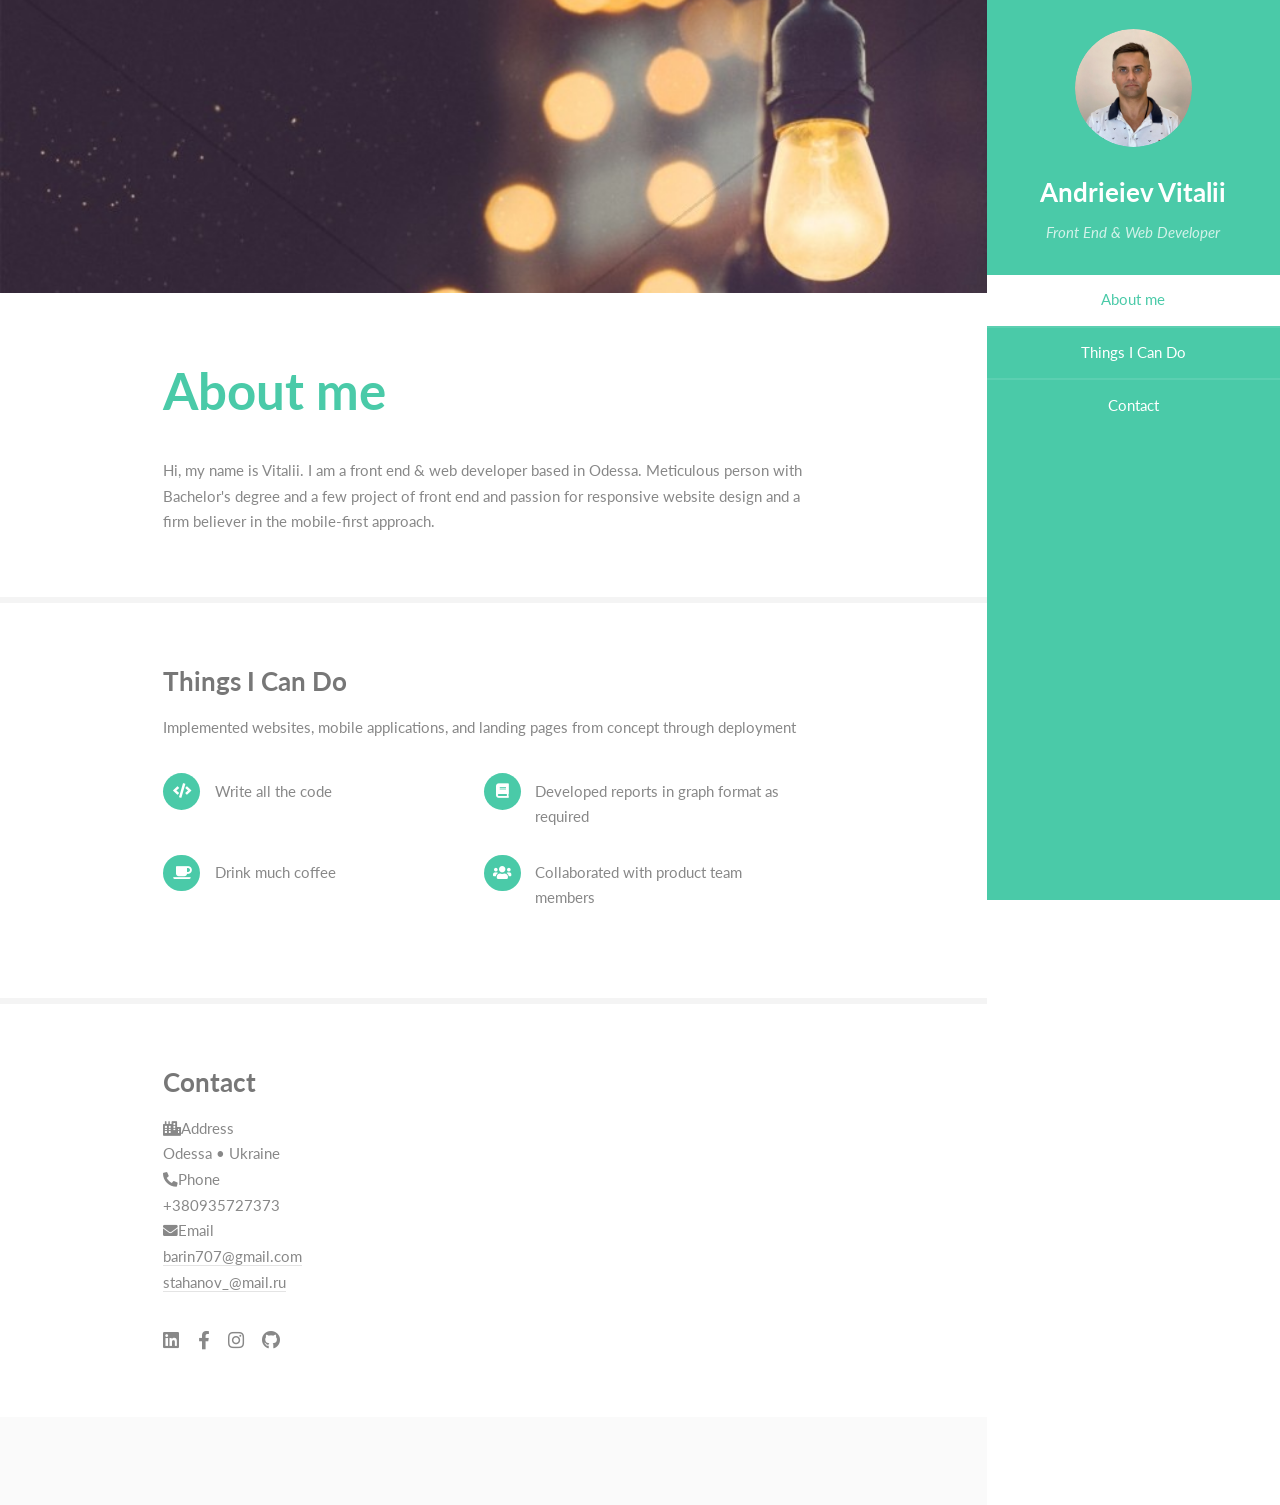
==== index.html @ 916c37ee "Initial commit" ====
<!DOCTYPE HTML>
<!--
	Read Only by HTML5 UP
	html5up.net | @ajlkn
	Free for personal and commercial use under the CCA 3.0 license (html5up.net/license)
-->
<html>
	<head>
		<title>Andrieiev Vitalii</title>
		<meta charset="utf-8" />
		<meta name="viewport" content="width=device-width, initial-scale=1, user-scalable=no" />
		<link rel="stylesheet" href="assets/css/main.css" />
	</head>
	<body class="is-preload">

		<!-- Header -->
			<section id="header">
				<header>
					<span class="image avatar"><img src="images/avatar.jpg" alt="" /></span>
					<h1 id="logo"><a href="#">Andrieiev Vitalii</a></h1>
					<p>Front End & Web Developer</p>
				</header>
				<nav id="nav">
					<ul>
						<li><a href="#one" class="active">About me</a></li>
						<li><a href="#two">Things I Can Do</a></li>
						<li><a href="#three">Contact</a></li>
					</ul>
				</nav>
			</section>

		<!-- Wrapper -->
			<div id="wrapper">

				<!-- Main -->
					<div id="main">

						<!-- One -->
							<section id="one">
								<div class="image main" data-position="center">
									<img src="images/banner.jpg" alt="" />
								</div>
								<div class="container">
									<header class="major">
										<h2>About me</h2>
									</header>
									<p>Hi, my name is Vitalii. I am a front end & web developer based in Odessa. 
									Meticulous person with Bachelor's degree and a few project of front end and passion
									for responsive website design and a firm believer in the mobile-first approach.</p>
								</div>
							</section>

						<!-- Two -->
							<section id="two">
								<div class="container">
									<h3>Things I Can Do</h3>
									<p>Implemented websites, mobile applications, and landing pages from concept through deployment</p>
									<ul class="feature-icons">
										<li class="icon solid fa-code">Write all the code</li>
										<li class="icon solid fa-book">Developed reports in graph format as required</li>
										<li class="icon solid fa-coffee">Drink much coffee</li>
										<li class="icon solid fa-users">Collaborated with product team members</li>
									</ul>
								</div>
							</section>
 
						<!-- Three -->
							<section id="three">
								<div class="container">
									<h3>Contact</h3>
									<div class="features">
										<section>
												<dl class="alt">
													<dt><i class="fas fa-city"></i>Address</dt>
													<dd>Odessa &bull; Ukraine</dd>
													<dt><i class="fas fa-phone-alt"></i>Phone</dt>
													<dd>+380935727373</dd>
													<dt><i class="fas fa-envelope"></i>Email</dt>
													<dd><a href="mailto:barin707@gmail.com">barin707@gmail.com</a></dd>
													<dd><a href="mailto:stahanov_@mail.ru">stahanov_@mail.ru </a></dd>
												</dl>
												<ul class="icons">
													<li><a href="#" class="icon brands fa-linkedin alt"><span class="label">LinkedIn</span></a></li>
													<li><a href="#" class="icon brands fa-facebook-f alt"><span class="label">Facebook</span></a></li>
													<li><a href="#" class="icon brands fa-instagram alt"><span class="label">Instagram</span></a></li>
													<li><a href="#" class="icon brands fa-github alt"><span class="label">GitHub</span></a></li>
												</ul>
											</section>
									</div>
								</div>
							</section>
							
					</div>

				<!-- Footer -->
					<section id="footer">
						<div class="container">
							
						</div>
					</section>

			</div>

		<!-- Scripts -->
			<script src="assets/js/jquery.min.js"></script>
			<script src="assets/js/jquery.scrollex.min.js"></script>
			<script src="assets/js/jquery.scrolly.min.js"></script>
			<script src="assets/js/browser.min.js"></script>
			<script src="assets/js/breakpoints.min.js"></script>
			<script src="assets/js/util.js"></script>
			<script src="assets/js/main.js"></script>

	</body>
</html>
---- assets/css/main.css ----
@import url("fontawesome-all.min.css");
@import url("https://fonts.googleapis.com/css?family=Lato:400,400italic,700,700italic|Source+Code+Pro:400");

/*
	Read Only by HTML5 UP
	html5up.net | @ajlkn
	Free for personal and commercial use under the CCA 3.0 license (html5up.net/license)
*/

html, body, div, span, applet, object,
iframe, h1, h2, h3, h4, h5, h6, p, blockquote,
pre, a, abbr, acronym, address, big, cite,
code, del, dfn, em, img, ins, kbd, q, s, samp,
small, strike, strong, sub, sup, tt, var, b,
u, i, center, dl, dt, dd, ol, ul, li, fieldset,
form, label, legend, table, caption, tbody,
tfoot, thead, tr, th, td, article, aside,
canvas, details, embed, figure, figcaption,
footer, header, hgroup, menu, nav, output, ruby,
section, summary, time, mark, audio, video {
	margin: 0;
	padding: 0;
	border: 0;
	font-size: 100%;
	font: inherit;
	vertical-align: baseline;}

article, aside, details, figcaption, figure,
footer, header, hgroup, menu, nav, section {
	display: block;}

body {
	line-height: 1;
}

ol, ul {
	list-style: none;
}

blockquote, q {
	quotes: none;
}

	blockquote:before, blockquote:after, q:before, q:after {
		content: '';
		content: none;
	}

table {
	border-collapse: collapse;
	border-spacing: 0;
}

body {
	-webkit-text-size-adjust: none;
}

mark {
	background-color: transparent;
	color: inherit;
}

input::-moz-focus-inner {
	border: 0;
	padding: 0;
}

input, select, textarea {
	-moz-appearance: none;
	-webkit-appearance: none;
	-ms-appearance: none;
	appearance: none;
}

/* Basic */

	html {
		box-sizing: border-box;
	}

	*, *:before, *:after {
		box-sizing: inherit;
	}

	body {
		background: #fff;
	}

		body.is-preload *, body.is-preload *:before, body.is-preload *:after {
			-moz-animation: none !important;
			-webkit-animation: none !important;
			-ms-animation: none !important;
			animation: none !important;
			-moz-transition: none !important;
			-webkit-transition: none !important;
			-ms-transition: none !important;
			transition: none !important;
		}

	body, input, select, textarea {
		color: #888;
		font-family: "Lato", sans-serif;
		font-size: 16pt;
		font-weight: 400;
		line-height: 1.75em;
	}

	a {
		-moz-transition: color 0.2s ease-in-out, border-color 0.2s ease-in-out;
		-webkit-transition: color 0.2s ease-in-out, border-color 0.2s ease-in-out;
		-ms-transition: color 0.2s ease-in-out, border-color 0.2s ease-in-out;
		transition: color 0.2s ease-in-out, border-color 0.2s ease-in-out;
		border-bottom: solid 1px #e4e4e4;
		color: inherit;
		text-decoration: none;
	}

		a:hover {
			border-bottom-color: transparent;
			color: #4acaa8 !important;
		}

	strong, b {
		color: #777;
		font-weight: 700;
	}

	em, i {
		font-style: italic;
	}

	p {
		margin: 0 0 2.25em 0;
	}

	h1, h2, h3, h4, h5, h6 {
		color: #777;
		font-weight: 700;
		line-height: 1em;
		margin: 0 0 0.5625em 0;
	}

		h1 a, h2 a, h3 a, h4 a, h5 a, h6 a {
			border: 0;
			color: inherit;
			text-decoration: none;
		}

	h2 {
		font-size: 2em;
		line-height: 1.5em;
	}

	h3 {
		font-size: 1.75em;
		line-height: 1.5em;
	}

	h4 {
		font-size: 1.25em;
		line-height: 1.5em;
	}

	h5 {
		font-size: 0.9em;
		line-height: 1.5em;
	}

	h6 {
		font-size: 0.7em;
		line-height: 1.5em;
	}

	sub {
		font-size: 0.8em;
		position: relative;
		top: 0.5em;
	}

	sup {
		font-size: 0.8em;
		position: relative;
		top: -0.5em;
	}

	hr {
		border: 0;
		border-bottom: solid 2px #f4f4f4;
		margin: 2.25em 0;
	}

		hr.major {
			margin: 3.375em 0;
		}

	blockquote {
		border-left: solid 8px #e4e4e4;
		font-style: italic;
		margin: 0 0 2.25em 0;
		padding: 0.5em 0 0.5em 2em;
	}

	code {
		background: #555;
		border-radius: 5px;
		color: #fff;
		font-family: "Source Code Pro", monospace;
		font-size: 0.9em;
		margin: 0 0.25em;
		padding: 0.25em 0.65em;
	}

	pre {
		font-family: "Source Code Pro", monospace;
		font-size: 0.9em;
		margin: 0 0 2.25em 0;
	}

		pre code {
			-webkit-overflow-scrolling: touch;
			display: block;
			line-height: 1.5em;
			overflow-x: auto;
			padding: 1em 1.5em;
		}

	.align-left {
		text-align: left;
	}

	.align-center {
		text-align: center;
	}

	.align-right {
		text-align: right;
	}

/* Row */

	.row {
		display: flex;
		flex-wrap: wrap;
		box-sizing: border-box;
		align-items: stretch;
	}

		.row > * {
			box-sizing: border-box;
		}

		.row.gtr-uniform > * > :last-child {
			margin-bottom: 0;
		}

		.row.aln-left {
			justify-content: flex-start;
		}

		.row.aln-center {
			justify-content: center;
		}

		.row.aln-right {
			justify-content: flex-end;
		}

		.row.aln-top {
			align-items: flex-start;
		}

		.row.aln-middle {
			align-items: center;
		}

		.row.aln-bottom {
			align-items: flex-end;
		}

		.row > .imp {
			order: -1;
		}

		.row > .col-1 {
			width: 8.33333%;
		}

		.row > .off-1 {
			margin-left: 8.33333%;
		}

		.row > .col-2 {
			width: 16.66667%;
		}

		.row > .off-2 {
			margin-left: 16.66667%;
		}

		.row > .col-3 {
			width: 25%;
		}

		.row > .off-3 {
			margin-left: 25%;
		}

		.row > .col-4 {
			width: 33.33333%;
		}

		.row > .off-4 {
			margin-left: 33.33333%;
		}

		.row > .col-5 {
			width: 41.66667%;
		}

		.row > .off-5 {
			margin-left: 41.66667%;
		}

		.row > .col-6 {
			width: 50%;
		}

		.row > .off-6 {
			margin-left: 50%;
		}

		.row > .col-7 {
			width: 58.33333%;
		}

		.row > .off-7 {
			margin-left: 58.33333%;
		}

		.row > .col-8 {
			width: 66.66667%;
		}

		.row > .off-8 {
			margin-left: 66.66667%;
		}

		.row > .col-9 {
			width: 75%;
		}

		.row > .off-9 {
			margin-left: 75%;
		}

		.row > .col-10 {
			width: 83.33333%;
		}

		.row > .off-10 {
			margin-left: 83.33333%;
		}

		.row > .col-11 {
			width: 91.66667%;
		}

		.row > .off-11 {
			margin-left: 91.66667%;
		}

		.row > .col-12 {
			width: 100%;
		}

		.row > .off-12 {
			margin-left: 100%;
		}

		.row.gtr-0 {
			margin-top: 0;
			margin-left: 0em;
		}

			.row.gtr-0 > * {
				padding: 0 0 0 0em;
			}

			.row.gtr-0.gtr-uniform {
				margin-top: 0em;
			}

				.row.gtr-0.gtr-uniform > * {
					padding-top: 0em;
				}

		.row.gtr-25 {
			margin-top: 0;
			margin-left: -0.5em;
		}

			.row.gtr-25 > * {
				padding: 0 0 0 0.5em;
			}

			.row.gtr-25.gtr-uniform {
				margin-top: -0.5em;
			}

				.row.gtr-25.gtr-uniform > * {
					padding-top: 0.5em;
				}

		.row.gtr-50 {
			margin-top: 0;
			margin-left: -1em;
		}

			.row.gtr-50 > * {
				padding: 0 0 0 1em;
			}

			.row.gtr-50.gtr-uniform {
				margin-top: -1em;
			}

				.row.gtr-50.gtr-uniform > * {
					padding-top: 1em;
				}

		.row {
			margin-top: 0;
			margin-left: -2em;
		}

			.row > * {
				padding: 0 0 0 2em;
			}

			.row.gtr-uniform {
				margin-top: -2em;
			}

				.row.gtr-uniform > * {
					padding-top: 2em;
				}

		.row.gtr-150 {
			margin-top: 0;
			margin-left: -3em;
		}

			.row.gtr-150 > * {
				padding: 0 0 0 3em;
			}

			.row.gtr-150.gtr-uniform {
				margin-top: -3em;
			}

				.row.gtr-150.gtr-uniform > * {
					padding-top: 3em;
				}

		.row.gtr-200 {
			margin-top: 0;
			margin-left: -4em;
		}

			.row.gtr-200 > * {
				padding: 0 0 0 4em;
			}

			.row.gtr-200.gtr-uniform {
				margin-top: -4em;
			}

				.row.gtr-200.gtr-uniform > * {
					padding-top: 4em;
				}

		@media screen and (max-width: 1680px) {

			.row {
				display: flex;
				flex-wrap: wrap;
				box-sizing: border-box;
				align-items: stretch;
			}

				.row > * {
					box-sizing: border-box;
				}

				.row.gtr-uniform > * > :last-child {
					margin-bottom: 0;
				}

				.row.aln-left {
					justify-content: flex-start;
				}

				.row.aln-center {
					justify-content: center;
				}

				.row.aln-right {
					justify-content: flex-end;
				}

				.row.aln-top {
					align-items: flex-start;
				}

				.row.aln-middle {
					align-items: center;
				}

				.row.aln-bottom {
					align-items: flex-end;
				}

				.row > .imp-xlarge {
					order: -1;
				}

				.row > .col-1-xlarge {
					width: 8.33333%;
				}

				.row > .off-1-xlarge {
					margin-left: 8.33333%;
				}

				.row > .col-2-xlarge {
					width: 16.66667%;
				}

				.row > .off-2-xlarge {
					margin-left: 16.66667%;
				}

				.row > .col-3-xlarge {
					width: 25%;
				}

				.row > .off-3-xlarge {
					margin-left: 25%;
				}

				.row > .col-4-xlarge {
					width: 33.33333%;
				}

				.row > .off-4-xlarge {
					margin-left: 33.33333%;
				}

				.row > .col-5-xlarge {
					width: 41.66667%;
				}

				.row > .off-5-xlarge {
					margin-left: 41.66667%;
				}

				.row > .col-6-xlarge {
					width: 50%;
				}

				.row > .off-6-xlarge {
					margin-left: 50%;
				}

				.row > .col-7-xlarge {
					width: 58.33333%;
				}

				.row > .off-7-xlarge {
					margin-left: 58.33333%;
				}

				.row > .col-8-xlarge {
					width: 66.66667%;
				}

				.row > .off-8-xlarge {
					margin-left: 66.66667%;
				}

				.row > .col-9-xlarge {
					width: 75%;
				}

				.row > .off-9-xlarge {
					margin-left: 75%;
				}

				.row > .col-10-xlarge {
					width: 83.33333%;
				}

				.row > .off-10-xlarge {
					margin-left: 83.33333%;
				}

				.row > .col-11-xlarge {
					width: 91.66667%;
				}

				.row > .off-11-xlarge {
					margin-left: 91.66667%;
				}

				.row > .col-12-xlarge {
					width: 100%;
				}

				.row > .off-12-xlarge {
					margin-left: 100%;
				}

				.row.gtr-0 {
					margin-top: 0;
					margin-left: 0em;
				}

					.row.gtr-0 > * {
						padding: 0 0 0 0em;
					}

					.row.gtr-0.gtr-uniform {
						margin-top: 0em;
					}

						.row.gtr-0.gtr-uniform > * {
							padding-top: 0em;
						}

				.row.gtr-25 {
					margin-top: 0;
					margin-left: -0.5em;
				}

					.row.gtr-25 > * {
						padding: 0 0 0 0.5em;
					}

					.row.gtr-25.gtr-uniform {
						margin-top: -0.5em;
					}

						.row.gtr-25.gtr-uniform > * {
							padding-top: 0.5em;
						}

				.row.gtr-50 {
					margin-top: 0;
					margin-left: -1em;
				}

					.row.gtr-50 > * {
						padding: 0 0 0 1em;
					}

					.row.gtr-50.gtr-uniform {
						margin-top: -1em;
					}

						.row.gtr-50.gtr-uniform > * {
							padding-top: 1em;
						}

				.row {
					margin-top: 0;
					margin-left: -2em;
				}

					.row > * {
						padding: 0 0 0 2em;
					}

					.row.gtr-uniform {
						margin-top: -2em;
					}

						.row.gtr-uniform > * {
							padding-top: 2em;
						}

				.row.gtr-150 {
					margin-top: 0;
					margin-left: -3em;
				}

					.row.gtr-150 > * {
						padding: 0 0 0 3em;
					}

					.row.gtr-150.gtr-uniform {
						margin-top: -3em;
					}

						.row.gtr-150.gtr-uniform > * {
							padding-top: 3em;
						}

				.row.gtr-200 {
					margin-top: 0;
					margin-left: -4em;
				}

					.row.gtr-200 > * {
						padding: 0 0 0 4em;
					}

					.row.gtr-200.gtr-uniform {
						margin-top: -4em;
					}

						.row.gtr-200.gtr-uniform > * {
							padding-top: 4em;
						}

		}

		@media screen and (max-width: 1280px) {

			.row {
				display: flex;
				flex-wrap: wrap;
				box-sizing: border-box;
				align-items: stretch;
			}

				.row > * {
					box-sizing: border-box;
				}

				.row.gtr-uniform > * > :last-child {
					margin-bottom: 0;
				}

				.row.aln-left {
					justify-content: flex-start;
				}

				.row.aln-center {
					justify-content: center;
				}

				.row.aln-right {
					justify-content: flex-end;
				}

				.row.aln-top {
					align-items: flex-start;
				}

				.row.aln-middle {
					align-items: center;
				}

				.row.aln-bottom {
					align-items: flex-end;
				}

				.row > .imp-large {
					order: -1;
				}

				.row > .col-1-large {
					width: 8.33333%;
				}

				.row > .off-1-large {
					margin-left: 8.33333%;
				}

				.row > .col-2-large {
					width: 16.66667%;
				}

				.row > .off-2-large {
					margin-left: 16.66667%;
				}

				.row > .col-3-large {
					width: 25%;
				}

				.row > .off-3-large {
					margin-left: 25%;
				}

				.row > .col-4-large {
					width: 33.33333%;
				}

				.row > .off-4-large {
					margin-left: 33.33333%;
				}

				.row > .col-5-large {
					width: 41.66667%;
				}

				.row > .off-5-large {
					margin-left: 41.66667%;
				}

				.row > .col-6-large {
					width: 50%;
				}

				.row > .off-6-large {
					margin-left: 50%;
				}

				.row > .col-7-large {
					width: 58.33333%;
				}

				.row > .off-7-large {
					margin-left: 58.33333%;
				}

				.row > .col-8-large {
					width: 66.66667%;
				}

				.row > .off-8-large {
					margin-left: 66.66667%;
				}

				.row > .col-9-large {
					width: 75%;
				}

				.row > .off-9-large {
					margin-left: 75%;
				}

				.row > .col-10-large {
					width: 83.33333%;
				}

				.row > .off-10-large {
					margin-left: 83.33333%;
				}

				.row > .col-11-large {
					width: 91.66667%;
				}

				.row > .off-11-large {
					margin-left: 91.66667%;
				}

				.row > .col-12-large {
					width: 100%;
				}

				.row > .off-12-large {
					margin-left: 100%;
				}

				.row.gtr-0 {
					margin-top: 0;
					margin-left: 0em;
				}

					.row.gtr-0 > * {
						padding: 0 0 0 0em;
					}

					.row.gtr-0.gtr-uniform {
						margin-top: 0em;
					}

						.row.gtr-0.gtr-uniform > * {
							padding-top: 0em;
						}

				.row.gtr-25 {
					margin-top: 0;
					margin-left: -0.375em;
				}

					.row.gtr-25 > * {
						padding: 0 0 0 0.375em;
					}

					.row.gtr-25.gtr-uniform {
						margin-top: -0.375em;
					}

						.row.gtr-25.gtr-uniform > * {
							padding-top: 0.375em;
						}

				.row.gtr-50 {
					margin-top: 0;
					margin-left: -0.75em;
				}

					.row.gtr-50 > * {
						padding: 0 0 0 0.75em;
					}

					.row.gtr-50.gtr-uniform {
						margin-top: -0.75em;
					}

						.row.gtr-50.gtr-uniform > * {
							padding-top: 0.75em;
						}

				.row {
					margin-top: 0;
					margin-left: -1.5em;
				}

					.row > * {
						padding: 0 0 0 1.5em;
					}

					.row.gtr-uniform {
						margin-top: -1.5em;
					}

						.row.gtr-uniform > * {
							padding-top: 1.5em;
						}

				.row.gtr-150 {
					margin-top: 0;
					margin-left: -2.25em;
				}

					.row.gtr-150 > * {
						padding: 0 0 0 2.25em;
					}

					.row.gtr-150.gtr-uniform {
						margin-top: -2.25em;
					}

						.row.gtr-150.gtr-uniform > * {
							padding-top: 2.25em;
						}

				.row.gtr-200 {
					margin-top: 0;
					margin-left: -3em;
				}

					.row.gtr-200 > * {
						padding: 0 0 0 3em;
					}

					.row.gtr-200.gtr-uniform {
						margin-top: -3em;
					}

						.row.gtr-200.gtr-uniform > * {
							padding-top: 3em;
						}

		}

		@media screen and (max-width: 1024px) {

			.row {
				display: flex;
				flex-wrap: wrap;
				box-sizing: border-box;
				align-items: stretch;
			}

				.row > * {
					box-sizing: border-box;
				}

				.row.gtr-uniform > * > :last-child {
					margin-bottom: 0;
				}

				.row.aln-left {
					justify-content: flex-start;
				}

				.row.aln-center {
					justify-content: center;
				}

				.row.aln-right {
					justify-content: flex-end;
				}

				.row.aln-top {
					align-items: flex-start;
				}

				.row.aln-middle {
					align-items: center;
				}

				.row.aln-bottom {
					align-items: flex-end;
				}

				.row > .imp-medium {
					order: -1;
				}

				.row > .col-1-medium {
					width: 8.33333%;
				}

				.row > .off-1-medium {
					margin-left: 8.33333%;
				}

				.row > .col-2-medium {
					width: 16.66667%;
				}

				.row > .off-2-medium {
					margin-left: 16.66667%;
				}

				.row > .col-3-medium {
					width: 25%;
				}

				.row > .off-3-medium {
					margin-left: 25%;
				}

				.row > .col-4-medium {
					width: 33.33333%;
				}

				.row > .off-4-medium {
					margin-left: 33.33333%;
				}

				.row > .col-5-medium {
					width: 41.66667%;
				}

				.row > .off-5-medium {
					margin-left: 41.66667%;
				}

				.row > .col-6-medium {
					width: 50%;
				}

				.row > .off-6-medium {
					margin-left: 50%;
				}

				.row > .col-7-medium {
					width: 58.33333%;
				}

				.row > .off-7-medium {
					margin-left: 58.33333%;
				}

				.row > .col-8-medium {
					width: 66.66667%;
				}

				.row > .off-8-medium {
					margin-left: 66.66667%;
				}

				.row > .col-9-medium {
					width: 75%;
				}

				.row > .off-9-medium {
					margin-left: 75%;
				}

				.row > .col-10-medium {
					width: 83.33333%;
				}

				.row > .off-10-medium {
					margin-left: 83.33333%;
				}

				.row > .col-11-medium {
					width: 91.66667%;
				}

				.row > .off-11-medium {
					margin-left: 91.66667%;
				}

				.row > .col-12-medium {
					width: 100%;
				}

				.row > .off-12-medium {
					margin-left: 100%;
				}

				.row.gtr-0 {
					margin-top: 0;
					margin-left: 0em;
				}

					.row.gtr-0 > * {
						padding: 0 0 0 0em;
					}

					.row.gtr-0.gtr-uniform {
						margin-top: 0em;
					}

						.row.gtr-0.gtr-uniform > * {
							padding-top: 0em;
						}

				.row.gtr-25 {
					margin-top: 0;
					margin-left: -0.375em;
				}

					.row.gtr-25 > * {
						padding: 0 0 0 0.375em;
					}

					.row.gtr-25.gtr-uniform {
						margin-top: -0.375em;
					}

						.row.gtr-25.gtr-uniform > * {
							padding-top: 0.375em;
						}

				.row.gtr-50 {
					margin-top: 0;
					margin-left: -0.75em;
				}

					.row.gtr-50 > * {
						padding: 0 0 0 0.75em;
					}

					.row.gtr-50.gtr-uniform {
						margin-top: -0.75em;
					}

						.row.gtr-50.gtr-uniform > * {
							padding-top: 0.75em;
						}

				.row {
					margin-top: 0;
					margin-left: -1.5em;
				}

					.row > * {
						padding: 0 0 0 1.5em;
					}

					.row.gtr-uniform {
						margin-top: -1.5em;
					}

						.row.gtr-uniform > * {
							padding-top: 1.5em;
						}

				.row.gtr-150 {
					margin-top: 0;
					margin-left: -2.25em;
				}

					.row.gtr-150 > * {
						padding: 0 0 0 2.25em;
					}

					.row.gtr-150.gtr-uniform {
						margin-top: -2.25em;
					}

						.row.gtr-150.gtr-uniform > * {
							padding-top: 2.25em;
						}

				.row.gtr-200 {
					margin-top: 0;
					margin-left: -3em;
				}

					.row.gtr-200 > * {
						padding: 0 0 0 3em;
					}

					.row.gtr-200.gtr-uniform {
						margin-top: -3em;
					}

						.row.gtr-200.gtr-uniform > * {
							padding-top: 3em;
						}

		}

		@media screen and (max-width: 736px) {

			.row {
				display: flex;
				flex-wrap: wrap;
				box-sizing: border-box;
				align-items: stretch;
			}

				.row > * {
					box-sizing: border-box;
				}

				.row.gtr-uniform > * > :last-child {
					margin-bottom: 0;
				}

				.row.aln-left {
					justify-content: flex-start;
				}

				.row.aln-center {
					justify-content: center;
				}

				.row.aln-right {
					justify-content: flex-end;
				}

				.row.aln-top {
					align-items: flex-start;
				}

				.row.aln-middle {
					align-items: center;
				}

				.row.aln-bottom {
					align-items: flex-end;
				}

				.row > .imp-small {
					order: -1;
				}

				.row > .col-1-small {
					width: 8.33333%;
				}

				.row > .off-1-small {
					margin-left: 8.33333%;
				}

				.row > .col-2-small {
					width: 16.66667%;
				}

				.row > .off-2-small {
					margin-left: 16.66667%;
				}

				.row > .col-3-small {
					width: 25%;
				}

				.row > .off-3-small {
					margin-left: 25%;
				}

				.row > .col-4-small {
					width: 33.33333%;
				}

				.row > .off-4-small {
					margin-left: 33.33333%;
				}

				.row > .col-5-small {
					width: 41.66667%;
				}

				.row > .off-5-small {
					margin-left: 41.66667%;
				}

				.row > .col-6-small {
					width: 50%;
				}

				.row > .off-6-small {
					margin-left: 50%;
				}

				.row > .col-7-small {
					width: 58.33333%;
				}

				.row > .off-7-small {
					margin-left: 58.33333%;
				}

				.row > .col-8-small {
					width: 66.66667%;
				}

				.row > .off-8-small {
					margin-left: 66.66667%;
				}

				.row > .col-9-small {
					width: 75%;
				}

				.row > .off-9-small {
					margin-left: 75%;
				}

				.row > .col-10-small {
					width: 83.33333%;
				}

				.row > .off-10-small {
					margin-left: 83.33333%;
				}

				.row > .col-11-small {
					width: 91.66667%;
				}

				.row > .off-11-small {
					margin-left: 91.66667%;
				}

				.row > .col-12-small {
					width: 100%;
				}

				.row > .off-12-small {
					margin-left: 100%;
				}

				.row.gtr-0 {
					margin-top: 0;
					margin-left: 0em;
				}

					.row.gtr-0 > * {
						padding: 0 0 0 0em;
					}

					.row.gtr-0.gtr-uniform {
						margin-top: 0em;
					}

						.row.gtr-0.gtr-uniform > * {
							padding-top: 0em;
						}

				.row.gtr-25 {
					margin-top: 0;
					margin-left: -0.3125em;
				}

					.row.gtr-25 > * {
						padding: 0 0 0 0.3125em;
					}

					.row.gtr-25.gtr-uniform {
						margin-top: -0.3125em;
					}

						.row.gtr-25.gtr-uniform > * {
							padding-top: 0.3125em;
						}

				.row.gtr-50 {
					margin-top: 0;
					margin-left: -0.625em;
				}

					.row.gtr-50 > * {
						padding: 0 0 0 0.625em;
					}

					.row.gtr-50.gtr-uniform {
						margin-top: -0.625em;
					}

						.row.gtr-50.gtr-uniform > * {
							padding-top: 0.625em;
						}

				.row {
					margin-top: 0;
					margin-left: -1.25em;
				}

					.row > * {
						padding: 0 0 0 1.25em;
					}

					.row.gtr-uniform {
						margin-top: -1.25em;
					}

						.row.gtr-uniform > * {
							padding-top: 1.25em;
						}

				.row.gtr-150 {
					margin-top: 0;
					margin-left: -1.875em;
				}

					.row.gtr-150 > * {
						padding: 0 0 0 1.875em;
					}

					.row.gtr-150.gtr-uniform {
						margin-top: -1.875em;
					}

						.row.gtr-150.gtr-uniform > * {
							padding-top: 1.875em;
						}

				.row.gtr-200 {
					margin-top: 0;
					margin-left: -2.5em;
				}

					.row.gtr-200 > * {
						padding: 0 0 0 2.5em;
					}

					.row.gtr-200.gtr-uniform {
						margin-top: -2.5em;
					}

						.row.gtr-200.gtr-uniform > * {
							padding-top: 2.5em;
						}

		}

		@media screen and (max-width: 480px) {

			.row {
				display: flex;
				flex-wrap: wrap;
				box-sizing: border-box;
				align-items: stretch;
			}

				.row > * {
					box-sizing: border-box;
				}

				.row.gtr-uniform > * > :last-child {
					margin-bottom: 0;
				}

				.row.aln-left {
					justify-content: flex-start;
				}

				.row.aln-center {
					justify-content: center;
				}

				.row.aln-right {
					justify-content: flex-end;
				}

				.row.aln-top {
					align-items: flex-start;
				}

				.row.aln-middle {
					align-items: center;
				}

				.row.aln-bottom {
					align-items: flex-end;
				}

				.row > .imp-xsmall {
					order: -1;
				}

				.row > .col-1-xsmall {
					width: 8.33333%;
				}

				.row > .off-1-xsmall {
					margin-left: 8.33333%;
				}

				.row > .col-2-xsmall {
					width: 16.66667%;
				}

				.row > .off-2-xsmall {
					margin-left: 16.66667%;
				}

				.row > .col-3-xsmall {
					width: 25%;
				}

				.row > .off-3-xsmall {
					margin-left: 25%;
				}

				.row > .col-4-xsmall {
					width: 33.33333%;
				}

				.row > .off-4-xsmall {
					margin-left: 33.33333%;
				}

				.row > .col-5-xsmall {
					width: 41.66667%;
				}

				.row > .off-5-xsmall {
					margin-left: 41.66667%;
				}

				.row > .col-6-xsmall {
					width: 50%;
				}

				.row > .off-6-xsmall {
					margin-left: 50%;
				}

				.row > .col-7-xsmall {
					width: 58.33333%;
				}

				.row > .off-7-xsmall {
					margin-left: 58.33333%;
				}

				.row > .col-8-xsmall {
					width: 66.66667%;
				}

				.row > .off-8-xsmall {
					margin-left: 66.66667%;
				}

				.row > .col-9-xsmall {
					width: 75%;
				}

				.row > .off-9-xsmall {
					margin-left: 75%;
				}

				.row > .col-10-xsmall {
					width: 83.33333%;
				}

				.row > .off-10-xsmall {
					margin-left: 83.33333%;
				}

				.row > .col-11-xsmall {
					width: 91.66667%;
				}

				.row > .off-11-xsmall {
					margin-left: 91.66667%;
				}

				.row > .col-12-xsmall {
					width: 100%;
				}

				.row > .off-12-xsmall {
					margin-left: 100%;
				}

				.row.gtr-0 {
					margin-top: 0;
					margin-left: 0em;
				}

					.row.gtr-0 > * {
						padding: 0 0 0 0em;
					}

					.row.gtr-0.gtr-uniform {
						margin-top: 0em;
					}

						.row.gtr-0.gtr-uniform > * {
							padding-top: 0em;
						}

				.row.gtr-25 {
					margin-top: 0;
					margin-left: -0.3125em;
				}

					.row.gtr-25 > * {
						padding: 0 0 0 0.3125em;
					}

					.row.gtr-25.gtr-uniform {
						margin-top: -0.3125em;
					}

						.row.gtr-25.gtr-uniform > * {
							padding-top: 0.3125em;
						}

				.row.gtr-50 {
					margin-top: 0;
					margin-left: -0.625em;
				}

					.row.gtr-50 > * {
						padding: 0 0 0 0.625em;
					}

					.row.gtr-50.gtr-uniform {
						margin-top: -0.625em;
					}

						.row.gtr-50.gtr-uniform > * {
							padding-top: 0.625em;
						}

				.row {
					margin-top: 0;
					margin-left: -1.25em;
				}

					.row > * {
						padding: 0 0 0 1.25em;
					}

					.row.gtr-uniform {
						margin-top: -1.25em;
					}

						.row.gtr-uniform > * {
							padding-top: 1.25em;
						}

				.row.gtr-150 {
					margin-top: 0;
					margin-left: -1.875em;
				}

					.row.gtr-150 > * {
						padding: 0 0 0 1.875em;
					}

					.row.gtr-150.gtr-uniform {
						margin-top: -1.875em;
					}

						.row.gtr-150.gtr-uniform > * {
							padding-top: 1.875em;
						}

				.row.gtr-200 {
					margin-top: 0;
					margin-left: -2.5em;
				}

					.row.gtr-200 > * {
						padding: 0 0 0 2.5em;
					}

					.row.gtr-200.gtr-uniform {
						margin-top: -2.5em;
					}

						.row.gtr-200.gtr-uniform > * {
							padding-top: 2.5em;
						}

		}

/* Container */

	.container {
		margin: 0 auto;
		max-width: calc(100% - 4.5em);
		width: 45em;
	}

		.container.xsmall {
			width: 11.25em;
		}

		.container.small {
			width: 22.5em;
		}

		.container.medium {
			width: 33.75em;
		}

		.container.large {
			width: 56.25em;
		}

		.container.xlarge {
			width: 67.5em;
		}

		.container.max {
			width: 100%;
		}

		@media screen and (max-width: 1024px) {

			.container {
				width: 100% !important;
			}

		}

		@media screen and (max-width: 480px) {

			.container {
				max-width: calc(100% - 3.375em);
			}

		}

/* Section/Article */

	section.special, article.special {
		text-align: center;
	}

	header p {
		color: #aaa;
		position: relative;
		margin: 0 0 1.6875em 0;
	}

	header h2 + p {
		font-size: 1.25em;
		margin-top: -0.5em;
		line-height: 1.5em;
	}

	header h3 + p {
		font-size: 1.1em;
		margin-top: -0.35em;
		line-height: 1.5em;
	}

	header h4 + p,
	header h5 + p,
	header h6 + p {
		font-size: 0.9em;
		margin-top: -0.25em;
		line-height: 1.5em;
	}

	header.major h2 {
		color: #4acaa8;
		font-size: 3.5em;
	}

		header.major h2 + p {
			color: #777;
			font-size: 1.75em;
			font-weight: 700;
			margin-top: -0.75em;
		}

/* Form */

	form {
		margin: 0 0 2.25em 0;
	}

	label {
		color: #777;
		display: block;
		font-size: 0.9em;
		font-weight: 700;
		margin: 0 0 1.125em 0;
	}

	input::-moz-focus-inner {
		border: 0;
		padding: 0;
	}

	input[type="text"],
	input[type="password"],
	input[type="email"],
	select,
	textarea {
		-moz-appearance: none;
		-webkit-appearance: none;
		-ms-appearance: none;
		appearance: none;
		border-radius: 5px;
		border: none;
		border: solid 2px #e4e4e4;
		color: inherit;
		display: block;
		outline: 0;
		padding: 0 1em;
		text-decoration: none;
		width: 100%;
	}

		input[type="text"]:invalid,
		input[type="password"]:invalid,
		input[type="email"]:invalid,
		select:invalid,
		textarea:invalid {
			box-shadow: none;
		}

		input[type="text"]:focus,
		input[type="password"]:focus,
		input[type="email"]:focus,
		select:focus,
		textarea:focus {
			border-color: #4acaa8;
		}

	select {
		background-image: url("data:image/svg+xml;charset=utf8,%3Csvg xmlns='http://www.w3.org/2000/svg' width='40' height='40' preserveAspectRatio='none' viewBox='0 0 40 40'%3E%3Cpath d='M9.4,12.3l10.4,10.4l10.4-10.4c0.2-0.2,0.5-0.4,0.9-0.4c0.3,0,0.6,0.1,0.9,0.4l3.3,3.3c0.2,0.2,0.4,0.5,0.4,0.9 c0,0.4-0.1,0.6-0.4,0.9L20.7,31.9c-0.2,0.2-0.5,0.4-0.9,0.4c-0.3,0-0.6-0.1-0.9-0.4L4.3,17.3c-0.2-0.2-0.4-0.5-0.4-0.9 c0-0.4,0.1-0.6,0.4-0.9l3.3-3.3c0.2-0.2,0.5-0.4,0.9-0.4S9.1,12.1,9.4,12.3z' fill='%23e4e4e4' /%3E%3C/svg%3E");
		background-size: 1.25em;
		background-repeat: no-repeat;
		background-position: calc(100% - 1em) center;
		height: 2.75em;
		padding-right: 2.75em;
		text-overflow: ellipsis;
	}

		select option {
			color: #777;
			background: #fff;
		}

		select:focus::-ms-value {
			background-color: transparent;
		}

		select::-ms-expand {
			display: none;
		}

	input[type="text"],
	input[type="password"],
	input[type="email"],
	select {
		height: 2.75em;
	}

	textarea {
		padding: 0.75em 1em;
	}

	input[type="checkbox"],
	input[type="radio"] {
		-moz-appearance: none;
		-webkit-appearance: none;
		-ms-appearance: none;
		appearance: none;
		display: block;
		float: left;
		margin-right: -2em;
		opacity: 0;
		width: 1em;
		z-index: -1;
	}

		input[type="checkbox"] + label,
		input[type="radio"] + label {
			text-decoration: none;
			color: #888;
			cursor: pointer;
			display: inline-block;
			font-size: 1em;
			font-weight: 400;
			padding-left: 2.4em;
			padding-right: 0.75em;
			position: relative;
		}

			input[type="checkbox"] + label:before,
			input[type="radio"] + label:before {
				-moz-osx-font-smoothing: grayscale;
				-webkit-font-smoothing: antialiased;
				display: inline-block;
				font-style: normal;
				font-variant: normal;
				text-rendering: auto;
				line-height: 1;
				text-transform: none !important;
				font-family: 'Font Awesome 5 Free';
				font-weight: 900;
			}

			input[type="checkbox"] + label:before,
			input[type="radio"] + label:before {
				background: #fafafa;
				border-radius: 5px;
				border: solid 2px #e4e4e4;
				content: '';
				display: inline-block;
				font-size: 0.8em;
				height: 2.0625em;
				left: 0;
				line-height: 2.0625em;
				position: absolute;
				text-align: center;
				top: 0;
				width: 2.0625em;
			}

		input[type="checkbox"]:checked + label:before,
		input[type="radio"]:checked + label:before {
			background: #989898;
			border-color: #989898;
			color: #ffffff;
			content: '\f00c';
		}

		input[type="checkbox"]:focus + label:before,
		input[type="radio"]:focus + label:before {
			border-color: #4acaa8;
		}

	input[type="checkbox"] + label:before {
		border-radius: 5px;
	}

	input[type="radio"] + label:before {
		border-radius: 100%;
	}

	::-webkit-input-placeholder {
		color: #aaa !important;
		font-style: italic;
		opacity: 1.0;
	}

	:-moz-placeholder {
		color: #aaa !important;
		font-style: italic;
		opacity: 1.0;
	}

	::-moz-placeholder {
		color: #aaa !important;
		font-style: italic;
		opacity: 1.0;
	}

	:-ms-input-placeholder {
		color: #aaa !important;
		font-style: italic;
		opacity: 1.0;
	}

/* Box */

	.box {
		border-radius: 5px;
		border: solid 2px #e4e4e4;
		margin-bottom: 2.25em;
		padding: 1.5em;
	}

		.box > :last-child,
		.box > :last-child > :last-child,
		.box > :last-child > :last-child > :last-child {
			margin-bottom: 0;
		}

		.box.alt {
			border: 0;
			border-radius: 0;
			padding: 0;
		}

/* Icon */

	.icon {
		text-decoration: none;
		border-bottom: none;
		position: relative;
	}

		.icon:before {
			-moz-osx-font-smoothing: grayscale;
			-webkit-font-smoothing: antialiased;
			display: inline-block;
			font-style: normal;
			font-variant: normal;
			text-rendering: auto;
			line-height: 1;
			text-transform: none !important;
			font-family: 'Font Awesome 5 Free';
			font-weight: 400;
		}

		.icon > .label {
			display: none;
		}

		.icon:before {
			line-height: inherit;
		}

		.icon.solid:before {
			font-weight: 900;
		}

		.icon.brands:before {
			font-family: 'Font Awesome 5 Brands';
		}

/* Image */

	.image {
		border-radius: 5px;
		border: 0;
		display: inline-block;
		position: relative;
	}

		.image[data-position] img {
			-moz-object-fit: cover;
			-webkit-object-fit: cover;
			-ms-object-fit: cover;
			object-fit: cover;
			display: block;
			position: absolute;
			top: 0;
			left: 0;
			width: 100%;
			height: 100%;
		}

		.image[data-position="top left"] img {
			-moz-object-position: top left;
			-webkit-object-position: top left;
			-ms-object-position: top left;
			object-position: top left;
		}

		.image[data-position="top"] img {
			-moz-object-position: top;
			-webkit-object-position: top;
			-ms-object-position: top;
			object-position: top;
		}

		.image[data-position="top right"] img {
			-moz-object-position: top right;
			-webkit-object-position: top right;
			-ms-object-position: top right;
			object-position: top right;
		}

		.image[data-position="right"] img {
			-moz-object-position: right;
			-webkit-object-position: right;
			-ms-object-position: right;
			object-position: right;
		}

		.image[data-position="bottom right"] img {
			-moz-object-position: bottom right;
			-webkit-object-position: bottom right;
			-ms-object-position: bottom right;
			object-position: bottom right;
		}

		.image[data-position="bottom"] img {
			-moz-object-position: bottom;
			-webkit-object-position: bottom;
			-ms-object-position: bottom;
			object-position: bottom;
		}

		.image[data-position="bottom left"] img {
			-moz-object-position: bottom left;
			-webkit-object-position: bottom left;
			-ms-object-position: bottom left;
			object-position: bottom left;
		}

		.image[data-position="left"] img {
			-moz-object-position: left;
			-webkit-object-position: left;
			-ms-object-position: left;
			object-position: left;
		}

		.image[data-position="center"] img {
			-moz-object-position: center;
			-webkit-object-position: center;
			-ms-object-position: center;
			object-position: center;
		}

		.image[data-position="25% 25%"] img {
			-moz-object-position: 25% 25%;
			-webkit-object-position: 25% 25%;
			-ms-object-position: 25% 25%;
			object-position: 25% 25%;
		}

		.image[data-position="75% 25%"] img {
			-moz-object-position: 75% 25%;
			-webkit-object-position: 75% 25%;
			-ms-object-position: 75% 25%;
			object-position: 75% 25%;
		}

		.image[data-position="75% 75%"] img {
			-moz-object-position: 75% 75%;
			-webkit-object-position: 75% 75%;
			-ms-object-position: 75% 75%;
			object-position: 75% 75%;
		}

		.image[data-position="25% 75%"] img {
			-moz-object-position: 25% 75%;
			-webkit-object-position: 25% 75%;
			-ms-object-position: 25% 75%;
			object-position: 25% 75%;
		}

		.image img {
			border-radius: 5px;
			display: block;
		}

		.image.left {
			float: left;
			margin: 0 2.5em 2em 0;
			top: 0.25em;
		}

		.image.right {
			float: right;
			margin: 0 0 2em 2.5em;
			top: 0.25em;
		}

		.image.fit {
			display: block;
			margin: 0 0 2.25em 0;
			width: 100%;
		}

			.image.fit img {
				display: block;
				width: 100%;
			}

		.image.avatar {
			border-radius: 100%;
			overflow: hidden;
		}

			.image.avatar img {
				border-radius: 100%;
				display: block;
				width: 100%;
			}

		.image.main {
			display: block;
			height: 20em;
			border-radius: 0;
		}

			.image.main img {
				border-radius: 0;
			}

/* List */

	ol {
		list-style: decimal;
		margin: 0 0 2.25em 0;
		padding-left: 1.25em;
	}

		ol li {
			padding-left: 0.25em;
		}

	ul {
		list-style: disc;
		margin: 0 0 2.25em 0;
		padding-left: 1em;
	}

		ul li {
			padding-left: 0.5em;
		}

		ul.alt {
			list-style: none;
			padding-left: 0;
		}

			ul.alt li {
				border-top: solid 2px #f4f4f4;
				padding: 0.5em 0;
			}

				ul.alt li:first-child {
					border-top: 0;
					padding-top: 0;
				}

	dl {
		margin: 0 0 2.25em 0;
	}

/* Actions */

	ul.actions {
		display: -moz-flex;
		display: -webkit-flex;
		display: -ms-flex;
		display: flex;
		cursor: default;
		list-style: none;
		margin-left: -1.125em;
		padding-left: 0;
	}

		ul.actions li {
			padding: 0 0 0 1.125em;
			vertical-align: middle;
		}

		ul.actions.special {
			-moz-justify-content: center;
			-webkit-justify-content: center;
			-ms-justify-content: center;
			justify-content: center;
			width: 100%;
			margin-left: 0;
		}

			ul.actions.special li:first-child {
				padding-left: 0;
			}

		ul.actions.stacked {
			-moz-flex-direction: column;
			-webkit-flex-direction: column;
			-ms-flex-direction: column;
			flex-direction: column;
			margin-left: 0;
		}

			ul.actions.stacked li {
				padding: 1.125em 0 0 0;
			}

				ul.actions.stacked li:first-child {
					padding-top: 0;
				}

		ul.actions.fit {
			width: calc(100% + 1.125em);
		}

			ul.actions.fit li {
				-moz-flex-grow: 1;
				-webkit-flex-grow: 1;
				-ms-flex-grow: 1;
				flex-grow: 1;
				-moz-flex-shrink: 1;
				-webkit-flex-shrink: 1;
				-ms-flex-shrink: 1;
				flex-shrink: 1;
				width: 100%;
			}

				ul.actions.fit li > * {
					width: 100%;
				}

			ul.actions.fit.stacked {
				width: 100%;
			}

		@media screen and (max-width: 480px) {

			ul.actions:not(.fixed) {
				-moz-flex-direction: column;
				-webkit-flex-direction: column;
				-ms-flex-direction: column;
				flex-direction: column;
				margin-left: 0;
				width: 100% !important;
			}

				ul.actions:not(.fixed) li {
					-moz-flex-grow: 1;
					-webkit-flex-grow: 1;
					-ms-flex-grow: 1;
					flex-grow: 1;
					-moz-flex-shrink: 1;
					-webkit-flex-shrink: 1;
					-ms-flex-shrink: 1;
					flex-shrink: 1;
					padding: 1.125em 0 0 0;
					text-align: center;
					width: 100%;
				}

					ul.actions:not(.fixed) li > * {
						width: 100%;
					}

					ul.actions:not(.fixed) li:first-child {
						padding-top: 0;
					}

					ul.actions:not(.fixed) li input[type="submit"],
					ul.actions:not(.fixed) li input[type="reset"],
					ul.actions:not(.fixed) li input[type="button"],
					ul.actions:not(.fixed) li button,
					ul.actions:not(.fixed) li .button {
						width: 100%;
					}

						ul.actions:not(.fixed) li input[type="submit"].icon:before,
						ul.actions:not(.fixed) li input[type="reset"].icon:before,
						ul.actions:not(.fixed) li input[type="button"].icon:before,
						ul.actions:not(.fixed) li button.icon:before,
						ul.actions:not(.fixed) li .button.icon:before {
							margin-left: -0.5rem;
						}

		}

/* Feature Icons */

	ul.feature-icons {
		list-style: none;
		padding-left: 0;
	}

		ul.feature-icons li {
			text-decoration: none;
			display: inline-block;
			margin: 0 0 1.6875em 0;
			padding: 0.35em 0 0 3.5em;
			position: relative;
			vertical-align: top;
			width: 48%;
		}

			ul.feature-icons li:before {
				-moz-osx-font-smoothing: grayscale;
				-webkit-font-smoothing: antialiased;
				display: inline-block;
				font-style: normal;
				font-variant: normal;
				text-rendering: auto;
				line-height: 1;
				text-transform: none !important;
				font-family: 'Font Awesome 5 Free';
				font-weight: 400;
			}

			ul.feature-icons li:before {
				background: #4acaa8;
				border-radius: 100%;
				color: #ffffff;
				display: block;
				height: 2.5em;
				left: 0;
				line-height: 2.5em;
				position: absolute;
				text-align: center;
				top: 0;
				width: 2.5em;
			}

/* Icons */

	ul.icons {
		cursor: default;
		list-style: none;
		padding-left: 0;
	}

		ul.icons li {
			display: inline-block;
			padding: 0 1em 0 0;
		}

			ul.icons li:last-child {
				padding-right: 0 !important;
			}

			ul.icons li .icon:before {
				font-size: 1.25em;
			}

/* Table */

	.table-wrapper {
		-webkit-overflow-scrolling: touch;
		overflow-x: auto;
	}

	table {
		margin: 0 0 2.25em 0;
		width: 100%;
	}

		table tbody tr {
			border: solid 2px #f4f4f4;
			border-left: 0;
			border-right: 0;
		}

			table tbody tr:nth-child(2n + 1) {
				background-color: #fafafa;
			}

		table td {
			padding: 0.75em 0.75em;
		}

		table th {
			color: #777;
			font-size: 0.9em;
			font-weight: 700;
			padding: 0 0.75em 0.75em 0.75em;
			text-align: left;
		}

		table thead {
			border-bottom: solid 4px #e4e4e4;
		}

		table tfoot {
			border-top: solid 4px #e4e4e4;
		}

		table.alt {
			border-collapse: separate;
		}

			table.alt tbody tr td {
				border: solid 2px #e4e4e4;
				border-left-width: 0;
				border-top-width: 0;
			}

				table.alt tbody tr td:first-child {
					border-left-width: 2px;
				}

			table.alt tbody tr:first-child td {
				border-top-width: 2px;
			}

			table.alt thead {
				border-bottom: 0;
			}

			table.alt tfoot {
				border-top: 0;
			}

/* Button */

	input[type="submit"],
	input[type="reset"],
	input[type="button"],
	.button {
		-moz-appearance: none;
		-webkit-appearance: none;
		-ms-appearance: none;
		appearance: none;
		-moz-transition: background-color 0.2s ease-in-out, color 0.2s ease-in-out;
		-webkit-transition: background-color 0.2s ease-in-out, color 0.2s ease-in-out;
		-ms-transition: background-color 0.2s ease-in-out, color 0.2s ease-in-out;
		transition: background-color 0.2s ease-in-out, color 0.2s ease-in-out;
		background-color: #989898;
		border-radius: 5px;
		border: 0;
		color: #ffffff !important;
		cursor: pointer;
		display: inline-block;
		font-weight: 700;
		height: 2.75em;
		line-height: 2.75em;
		padding: 0 1.5em;
		text-align: center;
		text-decoration: none;
		white-space: nowrap;
	}

		input[type="submit"]:hover,
		input[type="reset"]:hover,
		input[type="button"]:hover,
		.button:hover {
			background-color: #a5a5a5;
			color: #ffffff !important;
		}

		input[type="submit"]:active,
		input[type="reset"]:active,
		input[type="button"]:active,
		.button:active {
			background-color: #8b8b8b;
		}

		input[type="submit"].icon,
		input[type="reset"].icon,
		input[type="button"].icon,
		.button.icon {
			padding-left: 1.35em;
		}

			input[type="submit"].icon:before,
			input[type="reset"].icon:before,
			input[type="button"].icon:before,
			.button.icon:before {
				margin-right: 0.5em;
			}

		input[type="submit"].fit,
		input[type="reset"].fit,
		input[type="button"].fit,
		.button.fit {
			width: 100%;
		}

		input[type="submit"].small,
		input[type="reset"].small,
		input[type="button"].small,
		.button.small {
			font-size: 0.8em;
		}

		input[type="submit"].large,
		input[type="reset"].large,
		input[type="button"].large,
		.button.large {
			font-size: 1.35em;
		}

		input[type="submit"].alt,
		input[type="reset"].alt,
		input[type="button"].alt,
		.button.alt {
			background-color: transparent;
			box-shadow: inset 0 0 0 2px #e4e4e4;
			color: #777 !important;
		}

			input[type="submit"].alt:hover,
			input[type="reset"].alt:hover,
			input[type="button"].alt:hover,
			.button.alt:hover {
				background-color: #f4f4f4;
				color: #777 !important;
			}

			input[type="submit"].alt:active,
			input[type="reset"].alt:active,
			input[type="button"].alt:active,
			.button.alt:active {
				background-color: #eaeaea;
			}

			input[type="submit"].alt.icon:before,
			input[type="reset"].alt.icon:before,
			input[type="button"].alt.icon:before,
			.button.alt.icon:before {
				color: #aaa;
			}

		input[type="submit"].primary,
		input[type="reset"].primary,
		input[type="button"].primary,
		.button.primary {
			background-color: #4acaa8;
			color: #ffffff !important;
		}

			input[type="submit"].primary:hover,
			input[type="reset"].primary:hover,
			input[type="button"].primary:hover,
			.button.primary:hover {
				background-color: #5ed0b1;
			}

			input[type="submit"].primary:active,
			input[type="reset"].primary:active,
			input[type="button"].primary:active,
			.button.primary:active {
				background-color: #39c29d;
			}

		input[type="submit"].disabled, input[type="submit"]:disabled,
		input[type="reset"].disabled,
		input[type="reset"]:disabled,
		input[type="button"].disabled,
		input[type="button"]:disabled,
		.button.disabled,
		.button:disabled {
			background-color: #888 !important;
			box-shadow: inset 0 -0.15em 0 0 rgba(0, 0, 0, 0.15);
			color: #fff !important;
			cursor: default;
			opacity: 0.25;
		}

/* Features */

	.features article {
		border-top: solid 3px #f4f4f4;
		margin-bottom: 2.25em;
		padding-top: 2.25em;
	}

		.features article:first-child {
			border-top: 0;
			padding-top: 0;
		}

		.features article .image {
			display: inline-block;
			padding-right: 2.5em;
			vertical-align: middle;
			width: 48%;
		}

			.features article .image img {
				display: block;
				width: 100%;
			}

		.features article .inner {
			display: inline-block;
			vertical-align: middle;
			width: 50%;
		}

			.features article .inner > :last-child {
				margin-bottom: 0;
			}

/* Header */

	#header {
		display: -moz-flex;
		display: -webkit-flex;
		display: -ms-flex;
		display: flex;
		-moz-flex-direction: column;
		-webkit-flex-direction: column;
		-ms-flex-direction: column;
		flex-direction: column;
		-moz-justify-content: space-between;
		-webkit-justify-content: space-between;
		-ms-justify-content: space-between;
		justify-content: space-between;
		background: #4acaa8;
		color: #d2f2e9;
		height: 100%;
		overflow-y: auto;
		position: fixed;
		text-align: center;
		top: 0;
		width: 23em;
		right: 0;
	}

		#header h1, #header h2, #header h3, #header h4, #header h5, #header h6 {
			color: #ffffff;
		}

			#header h1 a, #header h2 a, #header h3 a, #header h4 a, #header h5 a, #header h6 a {
				color: #ffffff;
			}

		#header header p {
			color: #b7eadc;
		}

		#header a {
			color: #d2f2e9;
		}

			#header a:hover {
				color: #ffffff !important;
			}

		#header > header {
			-moz-flex-shrink: 0;
			-webkit-flex-shrink: 0;
			-ms-flex-shrink: 0;
			flex-shrink: 0;
			padding: 3em;
		}

			#header > header .avatar {
				display: block;
				margin: 0 auto 2.25em auto;
				width: 8em;
			}

			#header > header h1 {
				font-size: 1.75em;
				margin: 0;
			}

			#header > header p {
				color: #d2f2e9;
				font-style: italic;
				margin: 1em 0 0 0;
			}

		#header > footer {
			-moz-flex-shrink: 0;
			-webkit-flex-shrink: 0;
			-ms-flex-shrink: 0;
			flex-shrink: 0;
			bottom: 0;
			left: 0;
			padding: 2em;
			width: 100%;
		}

			#header > footer .icons {
				margin: 0;
			}

				#header > footer .icons li a {
					color: #b7eadc;
				}

		#header > nav {
			-moz-flex-grow: 1;
			-webkit-flex-grow: 1;
			-ms-flex-grow: 1;
			flex-grow: 1;
		}

			#header > nav ul {
				list-style: none;
				margin: 0;
				padding: 0;
			}

				#header > nav ul li {
					border-top: solid 2px #5ccfb1;
					display: block;
					padding: 0;
				}

					#header > nav ul li a {
						-moz-transition: none;
						-webkit-transition: none;
						-ms-transition: none;
						transition: none;
						border: 0;
						color: #ffffff !important;
						display: block;
						padding: 0.85em 0;
						text-decoration: none;
					}

						#header > nav ul li a.active {
							background: #fff;
							color: #4acaa8 !important;
						}

					#header > nav ul li:first-child {
						border-top: 0;
					}

/* Wrapper */

	#wrapper {
		background: #fff;
		padding-right: 23em;
	}

/* Main */

	#main > section {
		border-top: solid 6px #f4f4f4;
	}

		#main > section > .container {
			padding: 6em 0 4em 0;
		}

		#main > section:first-child {
			border-top: 0;
		}

/* Footer */

	#footer {
		background: #fafafa;
		border-top: 0;
		color: #c0c0c0;
		overflow: hidden;
		padding: 4em 0 2em 0;
	}

		#footer .copyright {
			line-height: 1em;
			list-style: none;
			padding: 0;
		}

			#footer .copyright li {
				border-left: solid 1px #d4d4d4;
				display: inline-block;
				font-size: 0.8em;
				margin-left: 1em;
				padding-left: 1em;
			}

				#footer .copyright li:first-child {
					border-left: 0;
					margin-left: 0;
					padding-left: 0;
				}

				#footer .copyright li a {
					color: inherit;
				}

/* XLarge */

	@media screen and (max-width: 1680px) {

		/* Basic */

			body, input, select, textarea {
				font-size: 13pt;
			}

		/* Header */

			#header {
				width: 21em;
			}

				#header > header {
					padding: 2em;
				}

				#header > footer {
					padding: 1.5em;
				}

		/* Wrapper */

			#wrapper {
				padding-right: 21em;
			}

		/* Main */

			#main > section > .container {
				padding: 4em 0 2em 0;
			}

	}

/* Large */

	@media screen and (max-width: 1280px) {

		/* Basic */

			body, input, select, textarea {
				font-size: 11pt;
			}

		/* Header */

			#header {
				width: 20em;
			}

		/* Wrapper */

			#wrapper {
				padding-right: 20em;
			}

	}

/* Medium */

	#titleBar {
		display: none;
	}

	@media screen and (max-width: 1024px) {

		/* Basic */

			html, body {
				overflow-x: hidden;
			}

			body, input, select, textarea {
				font-size: 12pt;
			}

		/* Image */

			.image.left, .image.right {
				max-width: 40%;
			}

				.image.left img, .image.right img {
					width: 100%;
				}

			.image.main {
				height: 20em;
			}

		/* Header */

			#header {
				-moz-backface-visibility: hidden;
				-webkit-backface-visibility: hidden;
				-ms-backface-visibility: hidden;
				backface-visibility: hidden;
				-moz-transition: -moz-transform 0.5s ease;
				-webkit-transition: -webkit-transform 0.5s ease;
				-ms-transition: -ms-transform 0.5s ease;
				transition: transform 0.5s ease;
				display: block;
				height: 100%;
				overflow-y: auto;
				position: fixed;
				top: 0;
				width: 23em;
				z-index: 10002;
				-moz-transform: translateX(23em);
				-webkit-transform: translateX(23em);
				-ms-transform: translateX(23em);
				transform: translateX(23em);
				right: 0;
			}

				#header > footer {
					bottom: auto;
					left: auto;
					margin: 0.5em 0 0 0;
					position: relative;
					right: auto;
					top: auto;
				}

		/* Wrapper */

			#wrapper {
				-moz-backface-visibility: hidden;
				-webkit-backface-visibility: hidden;
				-ms-backface-visibility: hidden;
				backface-visibility: hidden;
				-moz-transition: -moz-transform 0.5s ease;
				-webkit-transition: -webkit-transform 0.5s ease;
				-ms-transition: -ms-transform 0.5s ease;
				transition: transform 0.5s ease;
				padding: 44px 0 1px 0;
			}

		/* Header Panel */

			#titleBar {
				-moz-backface-visibility: hidden;
				-webkit-backface-visibility: hidden;
				-ms-backface-visibility: hidden;
				backface-visibility: hidden;
				-moz-transition: -moz-transform 0.5s ease;
				-webkit-transition: -webkit-transform 0.5s ease;
				-ms-transition: -ms-transform 0.5s ease;
				transition: transform 0.5s ease;
				display: block;
				height: 44px;
				left: 0;
				position: fixed;
				top: 0;
				width: 100%;
				z-index: 10001;
				background: #222;
				color: #fff;
				min-width: 320px;
			}

				#titleBar .title {
					color: #fff;
					display: block;
					font-weight: 700;
					height: 44px;
					line-height: 44px;
					padding: 0 1em;
					width: 100%;
					text-align: left;
				}

					#titleBar .title a {
						border: 0;
						text-decoration: none;
					}

				#titleBar .toggle {
					text-decoration: none;
					height: 4em;
					position: absolute;
					top: 0;
					width: 6em;
					border: 0;
					outline: 0;
					right: 0;
				}

					#titleBar .toggle:before {
						-moz-osx-font-smoothing: grayscale;
						-webkit-font-smoothing: antialiased;
						display: inline-block;
						font-style: normal;
						font-variant: normal;
						text-rendering: auto;
						line-height: 1;
						text-transform: none !important;
						font-family: 'Font Awesome 5 Free';
						font-weight: 900;
					}

					#titleBar .toggle:before {
						background: #4acaa8;
						color: #ffffff;
						content: '\f0c9';
						display: block;
						font-size: 18px;
						height: 44px;
						line-height: 44px;
						position: absolute;
						text-align: center;
						top: 0;
						width: 64px;
						right: 0;
					}

			body.header-visible #wrapper, body.header-visible #titleBar {
				-moz-transform: translateX(-23em);
				-webkit-transform: translateX(-23em);
				-ms-transform: translateX(-23em);
				transform: translateX(-23em);
			}

			body.header-visible #header {
				-moz-transform: translateX(0);
				-webkit-transform: translateX(0);
				-ms-transform: translateX(0);
				transform: translateX(0);
			}

	}

/* Small */

	@media screen and (max-width: 736px) {

		/* Basic */

			body, input, select, textarea {
				font-size: 12pt;
			}

			h1 br, h2 br, h3 br, h4 br, h5 br, h6 br {
				display: none;
			}

			h2 {
				font-size: 1.75em;
			}

			h3 {
				font-size: 1.5em;
			}

			h4 {
				font-size: 1em;
			}

		/* Image */

			.image.left {
				margin: 0 1.5em 1em 0;
			}

			.image.right {
				margin: 0 0 1em 1.5em;
			}

			.image.main {
				height: 12em;
			}

		/* Section/Article */

			header br {
				display: none;
			}

			header.major h2 {
				font-size: 2.5em;
			}

				header.major h2 + p {
					font-size: 1.5em;
				}

		/* Features */

			.features article .image {
				display: block;
				margin: 0 0 2.25em 0;
				padding-right: 0;
				width: 100%;
			}

			.features article .inner {
				display: block;
				width: 100%;
			}

		/* Header */

			#header {
				width: 17em;
				-moz-transform: translateX(17em);
				-webkit-transform: translateX(17em);
				-ms-transform: translateX(17em);
				transform: translateX(17em);
				right: 0;
			}

				#header > header {
					padding: 2em;
				}

					#header > header .avatar {
						margin: 0 auto 1.6875em auto;
						width: 6em;
					}

					#header > header h1 {
						font-size: 1.5em;
					}

					#header > header p {
						margin: 1em 0 0 0;
					}

				#header > footer {
					padding: 1.5em;
				}

		/* Main */

			#main > section > .container {
				padding: 2em 0 0 0;
			}

		/* Footer */

			#footer {
				text-align: center;
			}

				#footer .copyright li {
					border-left: 0;
					display: block;
					line-height: 1.75em;
					margin: 0.75em 0 0 0;
					padding-left: 0;
				}

					#footer .copyright li:first-child {
						margin-top: 0;
					}

		/* Header Panel */

			#titleBar .toggle {
				height: 4em;
				width: 6em;
			}

				#titleBar .toggle:before {
					font-size: 14px;
					width: 44px;
				}

			body.header-visible #wrapper, body.header-visible #titleBar {
				-moz-transform: translateX(-17em);
				-webkit-transform: translateX(-17em);
				-ms-transform: translateX(-17em);
				transform: translateX(-17em);
			}

	}

/* XSmall */

	@media screen and (max-width: 480px) {

		/* Basic */

			html, body {
				min-width: 320px;
			}

			body, input, select, textarea {
				font-size: 12pt;
			}

		/* List */

			ul.actions {
				margin: 0 0 2.25em 0;
			}

				ul.actions li {
					display: block;
					padding: 1.125em 0 0 0;
					text-align: center;
					width: 100%;
				}

					ul.actions li:first-child {
						padding-top: 0;
					}

					ul.actions li > * {
						width: 100%;
						margin: 0 !important;
					}

						ul.actions li > *.icon:before {
							margin-left: -2em;
						}

				ul.actions.small li {
					padding: 0.5625em 0 0 0;
				}

					ul.actions.small li:first-child {
						padding-top: 0;
					}

			ul.feature-icons li {
				display: block;
				width: 100%;
			}

		/* Button */

			input[type="submit"],
			input[type="reset"],
			input[type="button"],
			.button {
				padding: 0;
			}

	}
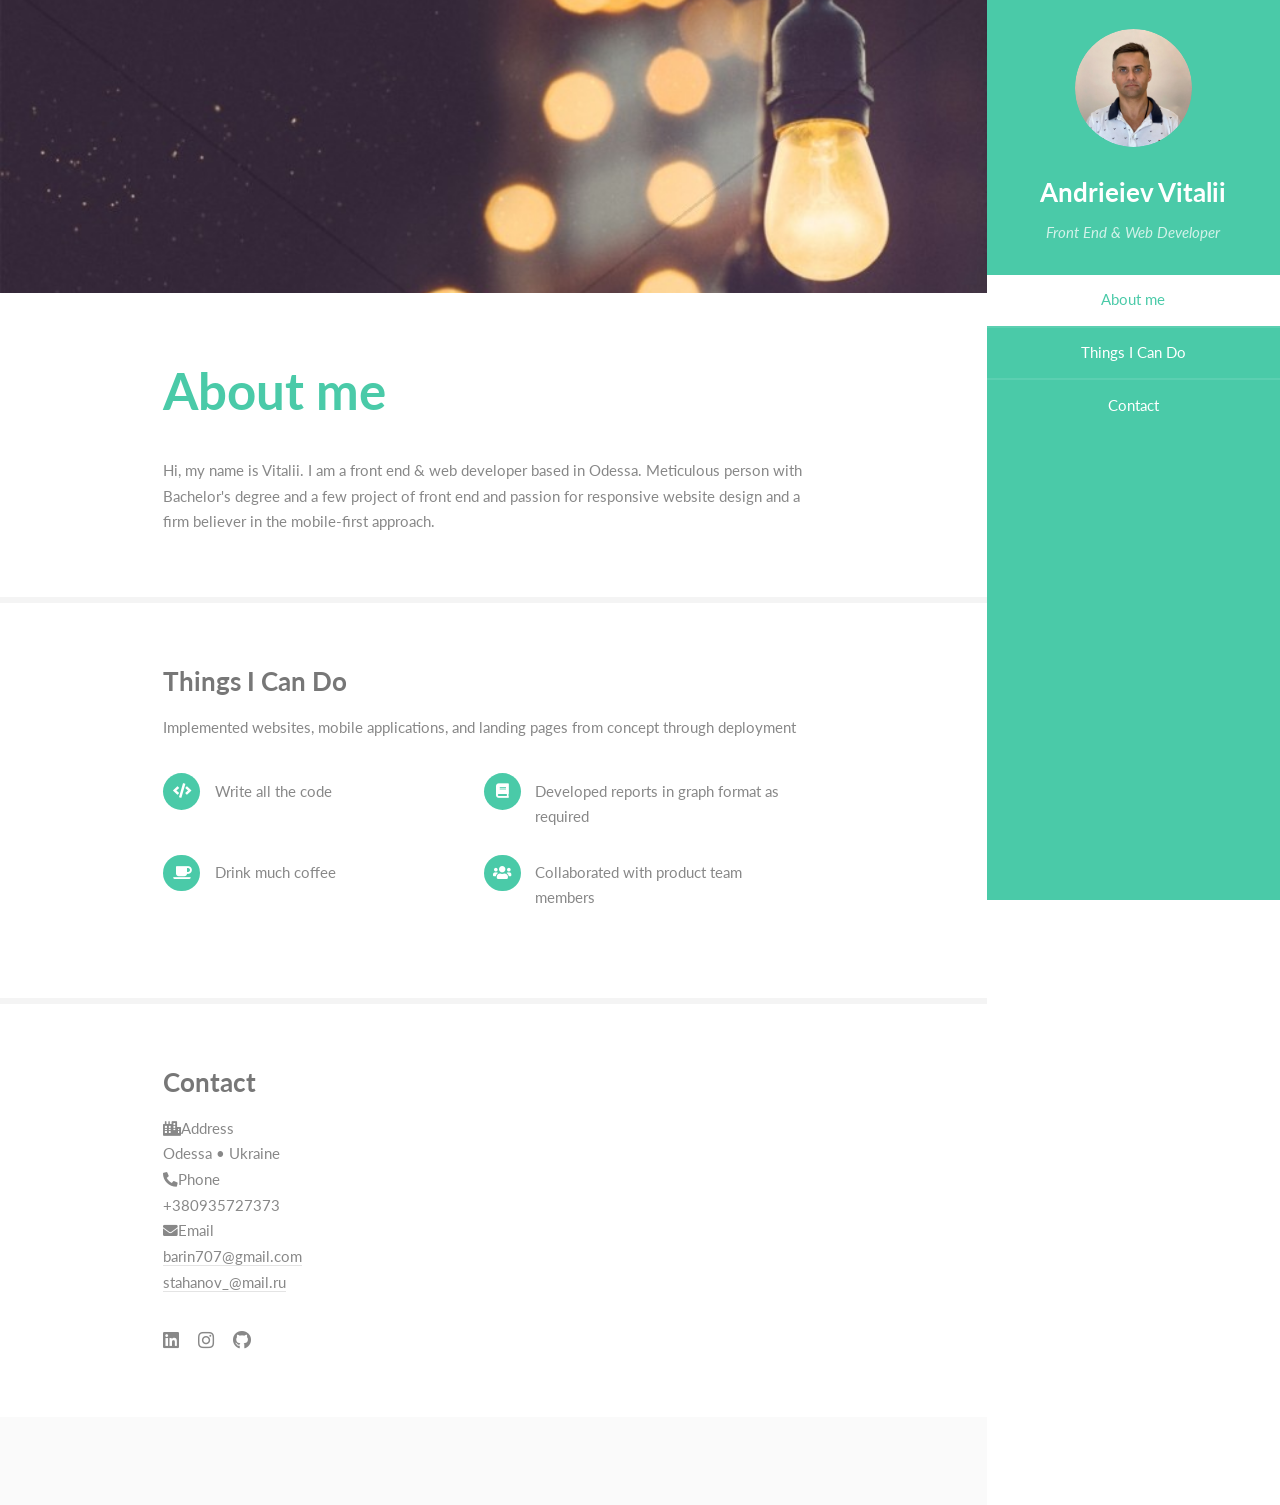
==== commit b0297073: "initial commit" ====
--- a/index.html
+++ b/index.html
@@ -80,10 +80,9 @@
 													<dd><a href="mailto:stahanov_@mail.ru">stahanov_@mail.ru </a></dd>
 												</dl>
 												<ul class="icons">
-													<li><a href="#" class="icon brands fa-linkedin alt"><span class="label">LinkedIn</span></a></li>
-													<li><a href="#" class="icon brands fa-facebook-f alt"><span class="label">Facebook</span></a></li>
-													<li><a href="#" class="icon brands fa-instagram alt"><span class="label">Instagram</span></a></li>
-													<li><a href="#" class="icon brands fa-github alt"><span class="label">GitHub</span></a></li>
+													<li><a href="https://www.linkedin.com/in/vitalii-andrieiev-38310a19a/" class="icon brands fa-linkedin alt"><span class="label">LinkedIn</span></a></li>
+													<li><a href="https://www.instagram.com/barin07/" class="icon brands fa-instagram alt"><span class="label">Instagram</span></a></li>
+													<li><a href="https://github.com/barin707" class="icon brands fa-github alt"><span class="label">GitHub</span></a></li>
 												</ul>
 											</section>
 									</div>
